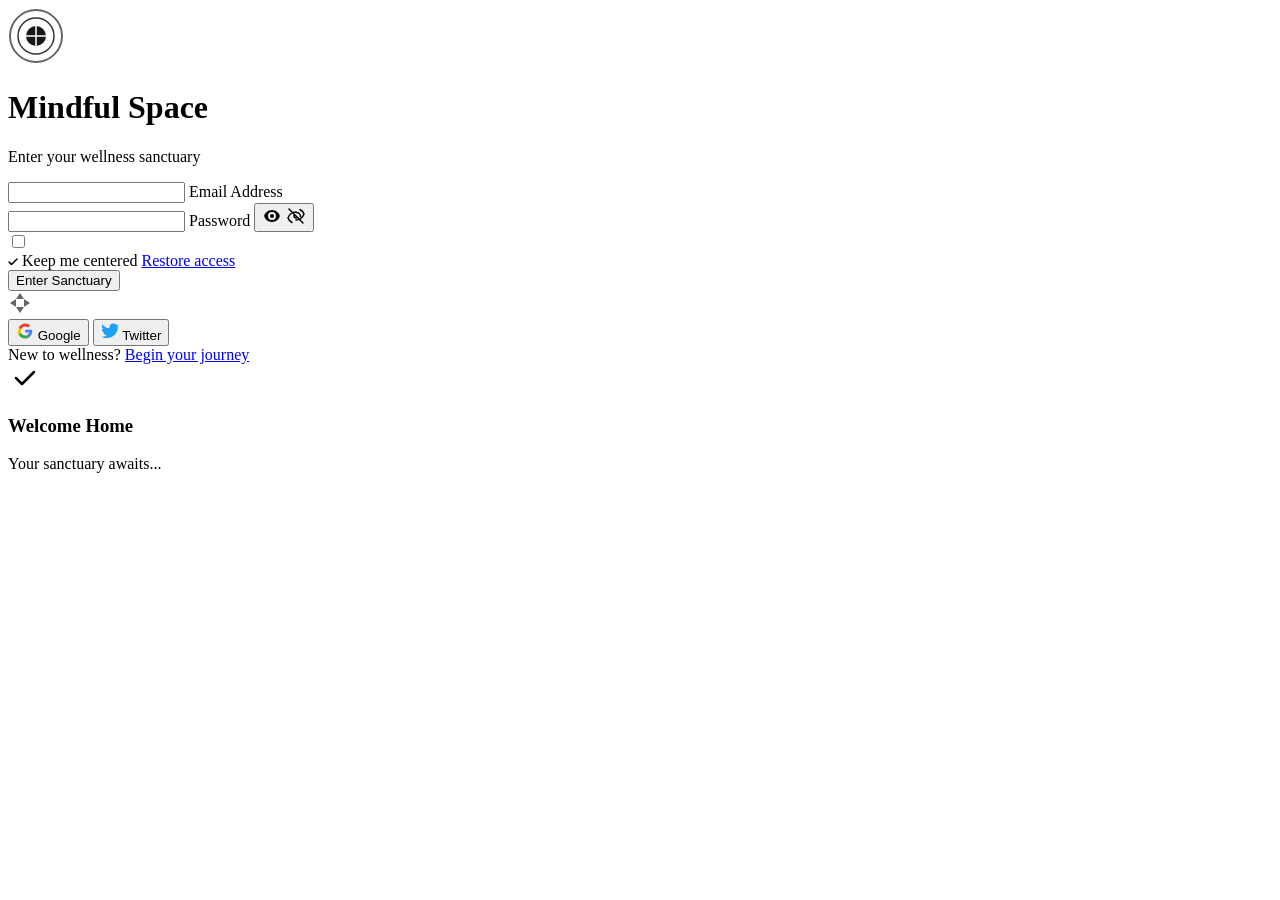
==== login/index.html @ 3d81fe29 "Add files via upload" ====
<!DOCTYPE html>
<html lang="en">
<head>
    <meta charset="UTF-8">
    <meta name="viewport" content="width=device-width, initial-scale=1.0">
    <title>Eco Wellness Login</title>
    <link rel="stylesheet" href="style.css">
</head>
<body>
    <div class="nature-background">
        <div class="floating-leaf leaf-1"></div>
        <div class="floating-leaf leaf-2"></div>
        <div class="floating-leaf leaf-3"></div>
        <div class="floating-leaf leaf-4"></div>
    </div>

    <div class="login-container">
        <div class="wellness-card">
            <div class="organic-border"></div>
            
            <div class="mindful-header">
                <div class="zen-logo">
                    <svg width="56" height="56" viewBox="0 0 56 56" fill="none">
                        <circle cx="28" cy="28" r="26" stroke="currentColor" stroke-width="2" fill="none" opacity="0.6"/>
                        <circle cx="28" cy="28" r="18" stroke="currentColor" stroke-width="1.5" fill="none" opacity="0.8"/>
                        <circle cx="28" cy="28" r="10" fill="currentColor" opacity="0.9"/>
                        <path d="M28 18v20M18 28h20" stroke="white" stroke-width="1.5" stroke-linecap="round"/>
                    </svg>
                    <div class="zen-glow"></div>
                </div>
                <h1>Mindful Space</h1>
                <p>Enter your wellness sanctuary</p>
            </div>
            
            <form class="harmony-form" id="loginForm" novalidate>
                <div class="organic-field">
                    <div class="field-nature"></div>
                    <input type="email" id="email" name="email" required autocomplete="email">
                    <label for="email">Email Address</label>
                    <div class="growth-indicator">
                        <div class="leaf-sprout"></div>
                    </div>
                    <span class="gentle-error" id="emailError"></span>
                </div>

                <div class="organic-field">
                    <div class="field-nature"></div>
                    <input type="password" id="password" name="password" required autocomplete="current-password">
                    <label for="password">Password</label>
                    <button type="button" class="nature-toggle" id="passwordToggle" aria-label="Toggle password visibility">
                        <svg class="eye-visible" width="20" height="20" viewBox="0 0 20 20" fill="none">
                            <path d="M10 4c-4 0-7 3-8 6 1 3 4 6 8 6s7-3 8-6c-1-3-4-6-8-6zm0 10a4 4 0 110-8 4 4 0 010 8zm0-6a2 2 0 100 4 2 2 0 000-4z" fill="currentColor"/>
                        </svg>
                        <svg class="eye-hidden" width="20" height="20" viewBox="0 0 20 20" fill="none">
                            <path d="M3 3l14 14M8.5 8.5a2 2 0 002.83 2.83m-.83-4.83a4 4 0 014 4M10 6C6 6 3 9 2 12c.5 1.5 2 3.5 4 4.5M10 14c4 0 7-3 8-6-.5-1.5-2-3.5-4-4.5" stroke="currentColor" stroke-width="1.5" stroke-linecap="round" stroke-linejoin="round"/>
                        </svg>
                    </button>
                    <span class="gentle-error" id="passwordError"></span>
                </div>

                <div class="mindful-options">
                    <label class="zen-checkbox">
                        <input type="checkbox" id="remember" name="remember">
                        <span class="checkbox-leaf">
                            <div class="leaf-shape"></div>
                            <svg width="10" height="8" viewBox="0 0 10 8" fill="none">
                                <path d="M1 4l2.5 2.5L9 1" stroke="currentColor" stroke-width="1.5" stroke-linecap="round" stroke-linejoin="round"/>
                            </svg>
                        </span>
                        <span class="checkbox-text">Keep me centered</span>
                    </label>
                    <a href="#" class="healing-link">Restore access</a>
                </div>

                <button type="submit" class="harmony-button">
                    <div class="button-earth"></div>
                    <span class="button-text">Enter Sanctuary</span>
                    <div class="button-growth">
                        <div class="growing-circle circle-1"></div>
                        <div class="growing-circle circle-2"></div>
                        <div class="growing-circle circle-3"></div>
                    </div>
                    <div class="button-aura"></div>
                </button>
            </form>

            <div class="balance-divider">
                <div class="divider-branch"></div>
                <div class="divider-center">
                    <svg width="24" height="24" viewBox="0 0 24 24" fill="none">
                        <path d="M12 2L8 8h8l-4-6zM12 22l4-6H8l4 6zM2 12l6-4v8l-6-4zM22 12l-6 4V8l6 4z" fill="currentColor" opacity="0.6"/>
                    </svg>
                </div>
                <div class="divider-branch"></div>
            </div>

            <div class="natural-social">
                <button type="button" class="earth-social">
                    <div class="social-earth"></div>
                    <svg width="18" height="18" viewBox="0 0 18 18">
                        <path fill="#4285F4" d="M16.2 9.2c0-.5-.04-1-.12-1.5H9.2v2.8h3.9a3.4 3.4 0 01-1.5 2.2v1.8h2.4c1.4-1.3 2.2-3.2 2.2-5.3z"/>
                        <path fill="#34A853" d="M9.2 16.5c2 0 3.7-.7 4.9-1.8l-2.4-1.8c-.7.5-1.5.7-2.5.7-1.9 0-3.6-1.3-4.2-3H2.6v1.8c1.2 2.4 3.7 4.1 6.6 4.1z"/>
                        <path fill="#FBBC05" d="M5 10.8a5.2 5.2 0 010-2.6V6.4H2.6a8.6 8.6 0 000 7.2L5 10.8z"/>
                        <path fill="#EA4335" d="M9.2 4.4c1.1 0 2.1.4 2.9 1.1l2.1-2.1C12.8 2.2 11.1 1.5 9.2 1.5c-2.9 0-5.4 1.7-6.6 4.1L5 7.4c.6-1.8 2.3-3 4.2-3z"/>
                    </svg>
                    <span>Google</span>
                    <div class="social-glow"></div>
                </button>
                
                <button type="button" class="earth-social">
                    <div class="social-earth"></div>
                    <svg width="18" height="18" viewBox="0 0 18 18" fill="#1DA1F2">
                        <path d="M18 3.4c-.7.3-1.4.5-2.2.6.8-.5 1.4-1.2 1.7-2.1-.7.4-1.5.7-2.4.9C14.4 2.1 13.4 1.5 12.2 1.5c-2.1 0-3.8 1.7-3.8 3.8 0 .3 0 .6.1.9C5.8 6 3.1 4.6 1.3 2.4c-.3.5-.5 1.2-.5 1.9 0 1.3.7 2.5 1.7 3.1-.6 0-1.2-.2-1.7-.5 0 1.8 1.3 3.4 3 3.7-.3.1-.7.1-1 .1-.2 0-.5 0-.7-.1.5 1.5 1.9 2.6 3.5 2.6-1.3 1-2.9 1.6-4.7 1.6-.3 0-.6 0-.9-.1C1.7 15.4 3.7 16 5.9 16c7.1 0 11-5.9 11-11v-.5c.8-.5 1.4-1.2 1.9-2 0 0 0 0 .2-.1z"/>
                    </svg>
                    <span>Twitter</span>
                    <div class="social-glow"></div>
                </button>
            </div>

            <div class="nurture-signup">
                <span>New to wellness? </span>
                <a href="#" class="growth-link">Begin your journey</a>
            </div>

            <div class="harmony-success" id="successMessage">
                <div class="success-mandala">
                    <div class="mandala-ring ring-1"></div>
                    <div class="mandala-ring ring-2"></div>
                    <div class="mandala-ring ring-3"></div>
                    <div class="mandala-center">
                        <svg width="28" height="28" viewBox="0 0 28 28" fill="none">
                            <path d="M8 14l6 6 12-12" stroke="currentColor" stroke-width="2.5" stroke-linecap="round" stroke-linejoin="round"/>
                        </svg>
                    </div>
                </div>
                <h3>Welcome Home</h3>
                <p>Your sanctuary awaits...</p>
            </div>
        </div>
    </div>

    <script src="../../shared/js/form-utils.js"></script>
    <script src="script.js"></script>
</body>
</html>
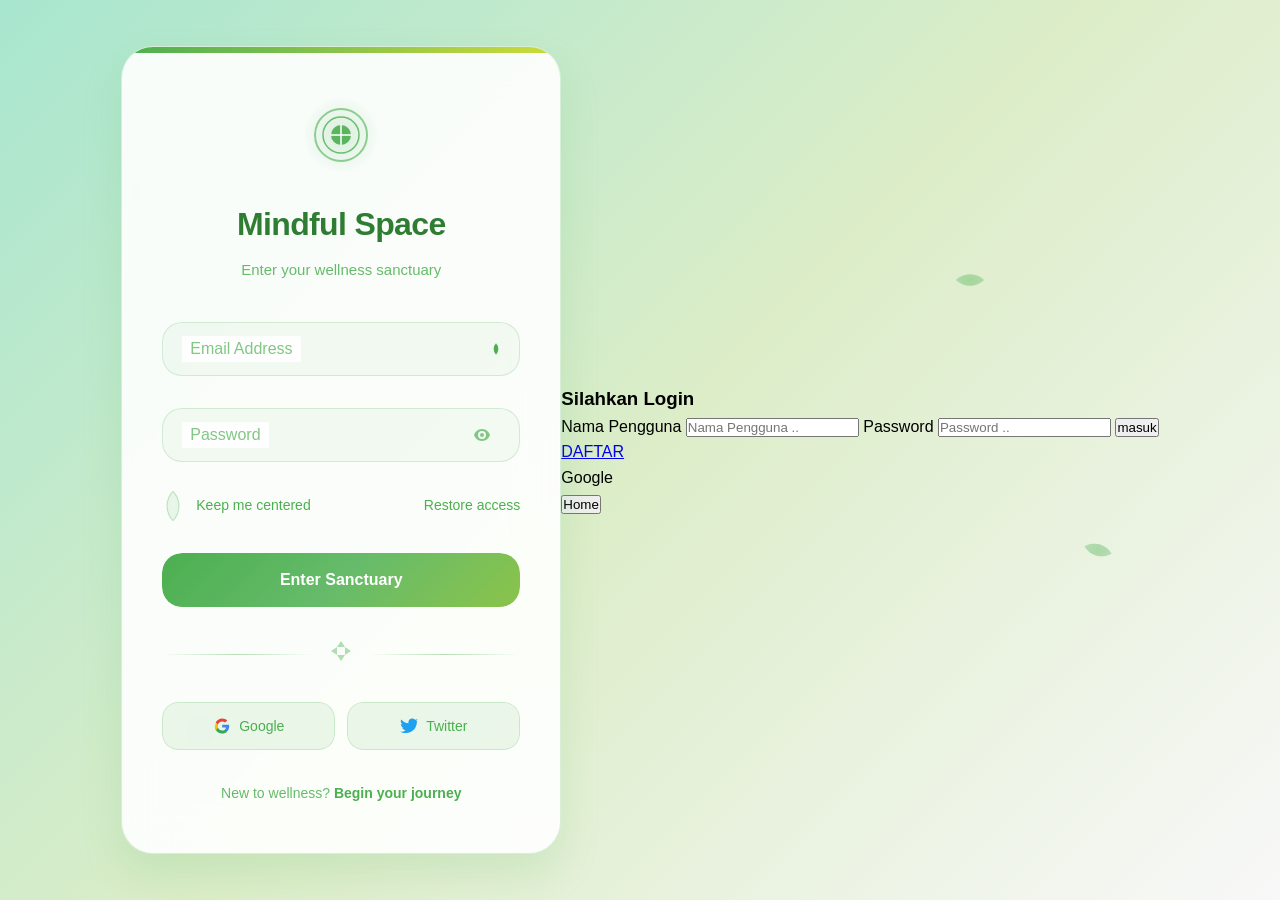
==== commit 44063fff: "Update index.html" ====
--- a/login/index.html
+++ b/login/index.html
@@ -141,5 +141,22 @@
 
     <script src="../../shared/js/form-utils.js"></script>
     <script src="script.js"></script>
+    <form id="loginForm">
+       <h3>Silahkan Login</h3>
+       <label for="username">Nama Pengguna</label>
+       <input type="text" id="username" placeholder="Nama Pengguna .." required="required">
+   
+       <label for="password">Password</label>
+       <input type="password" id="password" placeholder="Password .." required="required">
+              <button type="submit" >masuk</button>
+   
+       <div class="social">
+           <div class="go"> <a href="register.html">DAFTAR </a></div>
+           <div class="kanan"><i class="fab fa-google"></i> Google</div>
+       </div>
+       <button onclick="location.href='../index.html';">Home</button>
+       <div id="alertBox" class="alert" style="display:none;"></div>
+   </form>
+<script src="js/login.js"></script>
 </body>
-</html>+</html>
--- a/login/style.css
+++ b/login/style.css
@@ -0,0 +1,787 @@
+/* Eco Wellness Login Form - Complete & Self-Contained */
+
+* {
+    margin: 0;
+    padding: 0;
+    box-sizing: border-box;
+}
+
+body {
+    font-family: -apple-system, BlinkMacSystemFont, 'Segoe UI', Roboto, 'Inter', sans-serif;
+    background: linear-gradient(135deg, #a8e6cf 0%, #dcedc8 50%, #f8f8f8 100%);
+    min-height: 100vh;
+    display: flex;
+    align-items: center;
+    justify-content: center;
+    padding: 20px;
+    line-height: 1.6;
+    position: relative;
+    overflow: hidden;
+}
+
+/* Natural Background Elements */
+.nature-background {
+    position: fixed;
+    top: 0;
+    left: 0;
+    width: 100%;
+    height: 100%;
+    z-index: 0;
+    pointer-events: none;
+}
+
+.floating-leaf {
+    position: absolute;
+    width: 20px;
+    height: 20px;
+    background: radial-gradient(ellipse at center, #4caf50, #66bb6a);
+    border-radius: 0 100% 0 100%;
+    opacity: 0.4;
+    animation: floatLeaf 8s ease-in-out infinite;
+}
+
+.leaf-1 {
+    top: 20%;
+    left: 10%;
+    animation-delay: 0s;
+    transform: rotate(45deg);
+}
+
+.leaf-2 {
+    top: 60%;
+    left: 85%;
+    animation-delay: 2s;
+    transform: rotate(-30deg);
+}
+
+.leaf-3 {
+    top: 80%;
+    left: 15%;
+    animation-delay: 4s;
+    transform: rotate(60deg);
+}
+
+.leaf-4 {
+    top: 30%;
+    left: 75%;
+    animation-delay: 6s;
+    transform: rotate(-45deg);
+}
+
+@keyframes floatLeaf {
+    0%, 100% { transform: translateY(0) rotate(var(--rotation, 0deg)); opacity: 0.4; }
+    50% { transform: translateY(-20px) rotate(calc(var(--rotation, 0deg) + 10deg)); opacity: 0.7; }
+}
+
+.login-container {
+    width: 100%;
+    max-width: 440px;
+    position: relative;
+    z-index: 1;
+}
+
+.wellness-card {
+    background: rgba(255, 255, 255, 0.9);
+    backdrop-filter: blur(20px);
+    -webkit-backdrop-filter: blur(20px);
+    border: 1px solid rgba(76, 175, 80, 0.2);
+    border-radius: 32px;
+    padding: 48px 40px;
+    position: relative;
+    overflow: hidden;
+    box-shadow: 0 20px 40px rgba(76, 175, 80, 0.15);
+}
+
+.organic-border {
+    position: absolute;
+    top: 0;
+    left: 0;
+    right: 0;
+    height: 6px;
+    background: linear-gradient(90deg, #4caf50, #8bc34a, #cddc39, #8bc34a, #4caf50);
+    background-size: 200% 100%;
+    animation: organicFlow 4s ease-in-out infinite;
+    border-radius: 32px 32px 0 0;
+}
+
+@keyframes organicFlow {
+    0%, 100% { background-position: 0% 50%; }
+    50% { background-position: 100% 50%; }
+}
+
+.mindful-header {
+    text-align: center;
+    margin-bottom: 40px;
+}
+
+.zen-logo {
+    position: relative;
+    width: 80px;
+    height: 80px;
+    margin: 0 auto 24px;
+    display: flex;
+    align-items: center;
+    justify-content: center;
+    color: #4caf50;
+}
+
+.zen-logo svg {
+    position: relative;
+    z-index: 2;
+    animation: zenBreath 4s ease-in-out infinite;
+}
+
+@keyframes zenBreath {
+    0%, 100% { transform: scale(1); }
+    50% { transform: scale(1.05); }
+}
+
+.zen-glow {
+    position: absolute;
+    top: 0;
+    left: 0;
+    width: 100%;
+    height: 100%;
+    background: radial-gradient(circle, rgba(76, 175, 80, 0.2) 0%, transparent 70%);
+    border-radius: 50%;
+    animation: zenGlow 3s ease-in-out infinite;
+}
+
+@keyframes zenGlow {
+    0%, 100% { transform: scale(1); opacity: 0.6; }
+    50% { transform: scale(1.2); opacity: 0.8; }
+}
+
+.mindful-header h1 {
+    color: #2e7d32;
+    font-size: 2rem;
+    font-weight: 600;
+    margin-bottom: 8px;
+    letter-spacing: -0.02em;
+}
+
+.mindful-header p {
+    color: #66bb6a;
+    font-size: 15px;
+    font-weight: 400;
+}
+
+/* Organic Form Fields */
+.organic-field {
+    position: relative;
+    margin-bottom: 32px;
+}
+
+.field-nature {
+    position: absolute;
+    top: 0;
+    left: 0;
+    right: 0;
+    bottom: 0;
+    background: rgba(76, 175, 80, 0.05);
+    border: 1.5px solid rgba(76, 175, 80, 0.2);
+    border-radius: 20px;
+    transition: all 0.3s ease;
+}
+
+.organic-field input {
+    width: 100%;
+    background: transparent;
+    border: none;
+    padding: 18px 60px 18px 20px;
+    color: #2e7d32;
+    font-size: 16px;
+    font-weight: 400;
+    outline: none;
+    position: relative;
+    z-index: 2;
+    font-family: inherit;
+}
+
+.organic-field input::placeholder {
+    color: transparent;
+}
+
+.organic-field label {
+    position: absolute;
+    left: 20px;
+    top: 50%;
+    transform: translateY(-50%);
+    color: #81c784;
+    font-size: 16px;
+    font-weight: 400;
+    pointer-events: none;
+    transition: all 0.3s ease;
+    z-index: 3;
+    background: rgba(255, 255, 255, 0.9);
+    padding: 0 8px;
+}
+
+.organic-field input:focus + label,
+.organic-field input:not(:placeholder-shown) + label {
+    top: 0;
+    font-size: 13px;
+    font-weight: 500;
+    color: #4caf50;
+    transform: translateY(-50%);
+}
+
+.organic-field input:focus ~ .field-nature {
+    border-color: #4caf50;
+    background: rgba(76, 175, 80, 0.1);
+    box-shadow: 0 0 0 2px rgba(76, 175, 80, 0.2);
+}
+
+.growth-indicator {
+    position: absolute;
+    right: 20px;
+    top: 50%;
+    transform: translateY(-50%);
+    width: 8px;
+    height: 8px;
+    z-index: 4;
+}
+
+.leaf-sprout {
+    width: 100%;
+    height: 100%;
+    background: #4caf50;
+    border-radius: 0 100% 0 100%;
+    opacity: 0;
+    transform: scale(0) rotate(45deg);
+    animation: sproutGrow 0.5s ease-out forwards;
+}
+
+.organic-field input:focus ~ .growth-indicator .leaf-sprout,
+.organic-field input:valid ~ .growth-indicator .leaf-sprout {
+    opacity: 1;
+    transform: scale(1) rotate(45deg);
+}
+
+@keyframes sproutGrow {
+    0% { opacity: 0; transform: scale(0) rotate(45deg); }
+    100% { opacity: 1; transform: scale(1) rotate(45deg); }
+}
+
+/* Nature Toggle */
+.organic-field:has(.nature-toggle) input {
+    padding-right: 56px;
+}
+
+.nature-toggle {
+    position: absolute;
+    right: 20px;
+    top: 50%;
+    transform: translateY(-50%);
+    background: none;
+    border: none;
+    cursor: pointer;
+    color: #81c784;
+    padding: 8px;
+    border-radius: 12px;
+    transition: all 0.3s ease;
+    z-index: 4;
+    display: flex;
+    align-items: center;
+    justify-content: center;
+}
+
+.nature-toggle:hover {
+    color: #4caf50;
+    background: rgba(76, 175, 80, 0.1);
+}
+
+.eye-hidden {
+    display: none;
+}
+
+.nature-toggle.toggle-visible .eye-visible {
+    display: none;
+}
+
+.nature-toggle.toggle-visible .eye-hidden {
+    display: block;
+}
+
+/* Mindful Options */
+.mindful-options {
+    display: flex;
+    justify-content: space-between;
+    align-items: center;
+    margin-bottom: 36px;
+    flex-wrap: wrap;
+    gap: 16px;
+}
+
+.zen-checkbox {
+    display: flex;
+    align-items: center;
+    cursor: pointer;
+    font-size: 14px;
+    color: #4caf50;
+    font-weight: 500;
+}
+
+.zen-checkbox input[type="checkbox"] {
+    display: none;
+}
+
+.checkbox-leaf {
+    width: 22px;
+    height: 22px;
+    margin-right: 12px;
+    position: relative;
+    display: flex;
+    align-items: center;
+    justify-content: center;
+}
+
+.leaf-shape {
+    width: 100%;
+    height: 100%;
+    background: rgba(76, 175, 80, 0.1);
+    border: 1.5px solid rgba(76, 175, 80, 0.3);
+    border-radius: 0 100% 0 100%;
+    transform: rotate(45deg);
+    transition: all 0.3s ease;
+    position: absolute;
+}
+
+.checkbox-leaf svg {
+    color: transparent;
+    transition: color 0.3s ease;
+    position: relative;
+    z-index: 1;
+    transform: rotate(-45deg);
+}
+
+.zen-checkbox input[type="checkbox"]:checked + .checkbox-leaf .leaf-shape {
+    background: #4caf50;
+    border-color: #4caf50;
+    box-shadow: 0 0 12px rgba(76, 175, 80, 0.4);
+}
+
+.zen-checkbox input[type="checkbox"]:checked + .checkbox-leaf svg {
+    color: #ffffff;
+}
+
+.healing-link {
+    color: #4caf50;
+    text-decoration: none;
+    font-size: 14px;
+    font-weight: 500;
+    transition: all 0.3s ease;
+    position: relative;
+}
+
+.healing-link::after {
+    content: '';
+    position: absolute;
+    bottom: -2px;
+    left: 0;
+    width: 0;
+    height: 2px;
+    background: linear-gradient(90deg, #4caf50, #8bc34a);
+    transition: width 0.3s ease;
+}
+
+.healing-link:hover::after {
+    width: 100%;
+}
+
+.healing-link:hover {
+    color: #2e7d32;
+}
+
+/* Harmony Button */
+.harmony-button {
+    width: 100%;
+    background: transparent;
+    color: #ffffff;
+    border: none;
+    border-radius: 20px;
+    padding: 0;
+    cursor: pointer;
+    font-family: inherit;
+    font-size: 16px;
+    font-weight: 600;
+    position: relative;
+    margin-bottom: 32px;
+    overflow: hidden;
+    min-height: 54px;
+    display: flex;
+    align-items: center;
+    justify-content: center;
+}
+
+.button-earth {
+    position: absolute;
+    top: 0;
+    left: 0;
+    right: 0;
+    bottom: 0;
+    background: linear-gradient(135deg, #4caf50, #66bb6a, #8bc34a);
+    border-radius: 20px;
+    transition: all 0.3s ease;
+}
+
+.harmony-button:hover .button-earth {
+    background: linear-gradient(135deg, #388e3c, #4caf50, #66bb6a);
+    transform: scale(1.02);
+}
+
+.harmony-button:active .button-earth {
+    transform: scale(0.98);
+}
+
+.button-text {
+    position: relative;
+    z-index: 2;
+    transition: opacity 0.3s ease;
+}
+
+.button-growth {
+    position: absolute;
+    z-index: 2;
+    opacity: 0;
+    transition: opacity 0.3s ease;
+    display: flex;
+    gap: 6px;
+}
+
+.growing-circle {
+    width: 8px;
+    height: 8px;
+    background: #ffffff;
+    border-radius: 50%;
+    animation: organicGrow 1.5s ease-in-out infinite;
+}
+
+.circle-2 { animation-delay: 0.2s; }
+.circle-3 { animation-delay: 0.4s; }
+
+@keyframes organicGrow {
+    0%, 80%, 100% { transform: scale(0.8); opacity: 0.6; }
+    40% { transform: scale(1.2); opacity: 1; }
+}
+
+.harmony-button.loading .button-text {
+    opacity: 0;
+}
+
+.harmony-button.loading .button-growth {
+    opacity: 1;
+}
+
+.button-aura {
+    position: absolute;
+    top: -3px;
+    left: -3px;
+    right: -3px;
+    bottom: -3px;
+    background: linear-gradient(135deg, #4caf50, #8bc34a);
+    border-radius: 23px;
+    opacity: 0;
+    filter: blur(12px);
+    transition: opacity 0.3s ease;
+    z-index: -1;
+}
+
+.harmony-button:hover .button-aura {
+    opacity: 0.6;
+}
+
+/* Balance Divider */
+.balance-divider {
+    display: flex;
+    align-items: center;
+    margin: 32px 0;
+    gap: 16px;
+}
+
+.divider-branch {
+    flex: 1;
+    height: 1px;
+    background: linear-gradient(90deg, transparent, rgba(76, 175, 80, 0.4), transparent);
+}
+
+.divider-center {
+    color: #4caf50;
+    opacity: 0.7;
+    animation: centerPulse 3s ease-in-out infinite;
+}
+
+@keyframes centerPulse {
+    0%, 100% { opacity: 0.7; transform: scale(1); }
+    50% { opacity: 1; transform: scale(1.1); }
+}
+
+/* Natural Social */
+.natural-social {
+    display: flex;
+    gap: 12px;
+    margin-bottom: 32px;
+}
+
+.earth-social {
+    flex: 1;
+    background: transparent;
+    color: #4caf50;
+    border: none;
+    border-radius: 16px;
+    padding: 14px 16px;
+    cursor: pointer;
+    font-family: inherit;
+    font-size: 14px;
+    font-weight: 500;
+    display: flex;
+    align-items: center;
+    justify-content: center;
+    gap: 8px;
+    transition: all 0.3s ease;
+    min-height: 48px;
+    position: relative;
+    overflow: hidden;
+}
+
+.social-earth {
+    position: absolute;
+    top: 0;
+    left: 0;
+    right: 0;
+    bottom: 0;
+    background: rgba(76, 175, 80, 0.1);
+    border: 1.5px solid rgba(76, 175, 80, 0.2);
+    border-radius: 16px;
+    transition: all 0.3s ease;
+}
+
+.earth-social:hover .social-earth {
+    background: rgba(76, 175, 80, 0.15);
+    border-color: rgba(76, 175, 80, 0.4);
+}
+
+.earth-social span,
+.earth-social svg {
+    position: relative;
+    z-index: 2;
+}
+
+.social-glow {
+    position: absolute;
+    top: -2px;
+    left: -2px;
+    right: -2px;
+    bottom: -2px;
+    background: rgba(76, 175, 80, 0.3);
+    border-radius: 18px;
+    opacity: 0;
+    filter: blur(8px);
+    transition: opacity 0.3s ease;
+    z-index: 0;
+}
+
+.earth-social:hover .social-glow {
+    opacity: 1;
+}
+
+/* Nurture Signup */
+.nurture-signup {
+    text-align: center;
+    font-size: 14px;
+    color: #66bb6a;
+}
+
+.growth-link {
+    color: #4caf50;
+    text-decoration: none;
+    font-weight: 600;
+    transition: all 0.3s ease;
+    position: relative;
+}
+
+.growth-link::after {
+    content: '';
+    position: absolute;
+    bottom: -2px;
+    left: 0;
+    width: 0;
+    height: 2px;
+    background: linear-gradient(90deg, #4caf50, #8bc34a);
+    transition: width 0.3s ease;
+}
+
+.growth-link:hover::after {
+    width: 100%;
+}
+
+.growth-link:hover {
+    color: #2e7d32;
+}
+
+/* Gentle Error */
+.gentle-error {
+    color: #ff7043;
+    font-size: 12px;
+    font-weight: 500;
+    margin-top: 8px;
+    opacity: 0;
+    transform: translateY(-4px);
+    transition: all 0.3s ease;
+    position: relative;
+    z-index: 5;
+}
+
+.gentle-error.show {
+    opacity: 1;
+    transform: translateY(0);
+}
+
+.organic-field.error .field-nature {
+    border-color: #ff7043;
+    background: rgba(255, 112, 67, 0.1);
+}
+
+.organic-field.error label {
+    color: #ff5722;
+}
+
+/* Harmony Success */
+.harmony-success {
+    display: none;
+    text-align: center;
+    padding: 40px 20px;
+    opacity: 0;
+    transform: translateY(20px);
+    transition: all 0.5s ease;
+}
+
+.harmony-success.show {
+    display: block;
+    opacity: 1;
+    transform: translateY(0);
+}
+
+.success-mandala {
+    position: relative;
+    width: 90px;
+    height: 90px;
+    margin: 0 auto 24px;
+    display: flex;
+    align-items: center;
+    justify-content: center;
+}
+
+.mandala-ring {
+    position: absolute;
+    border: 2px solid #4caf50;
+    border-radius: 50%;
+    animation: mandalaGrow 1.2s ease-out forwards;
+    opacity: 0;
+}
+
+.ring-1 {
+    width: 60px;
+    height: 60px;
+    top: 15px;
+    left: 15px;
+    animation-delay: 0s;
+}
+
+.ring-2 {
+    width: 75px;
+    height: 75px;
+    top: 7.5px;
+    left: 7.5px;
+    animation-delay: 0.2s;
+}
+
+.ring-3 {
+    width: 90px;
+    height: 90px;
+    top: 0;
+    left: 0;
+    animation-delay: 0.4s;
+}
+
+@keyframes mandalaGrow {
+    0% { opacity: 0; transform: scale(0) rotate(0deg); }
+    50% { opacity: 1; transform: scale(1.1) rotate(180deg); }
+    100% { opacity: 0.8; transform: scale(1) rotate(360deg); }
+}
+
+.mandala-center {
+    position: relative;
+    z-index: 2;
+    color: #4caf50;
+    animation: centerBloom 0.8s ease-out 0.6s forwards;
+    opacity: 0;
+}
+
+@keyframes centerBloom {
+    0% { opacity: 0; transform: scale(0); }
+    100% { opacity: 1; transform: scale(1); }
+}
+
+.harmony-success h3 {
+    color: #2e7d32;
+    font-size: 1.5rem;
+    font-weight: 600;
+    margin-bottom: 8px;
+}
+
+.harmony-success p {
+    color: #66bb6a;
+    font-size: 14px;
+}
+
+/* Mobile Responsive */
+@media (max-width: 480px) {
+    body {
+        padding: 16px;
+    }
+    
+    .wellness-card {
+        padding: 36px 28px;
+        border-radius: 24px;
+    }
+    
+    .mindful-header h1 {
+        font-size: 1.75rem;
+    }
+    
+    .zen-logo {
+        width: 60px;
+        height: 60px;
+    }
+    
+    .mindful-options {
+        flex-direction: column;
+        align-items: flex-start;
+        gap: 16px;
+    }
+    
+    .natural-social {
+        flex-direction: column;
+    }
+    
+    .floating-leaf {
+        width: 16px;
+        height: 16px;
+    }
+}
+
+#message{
+    background: #ff4e4e;
+    color: white;
+    text-align: center;
+    margin-top: 20px;
+}
+
+#alertBox{
+    position: fixed;
+    top: 20px;
+    left: 50%;
+    transform: translateX(-50%);
+    z-index: 999:
+}
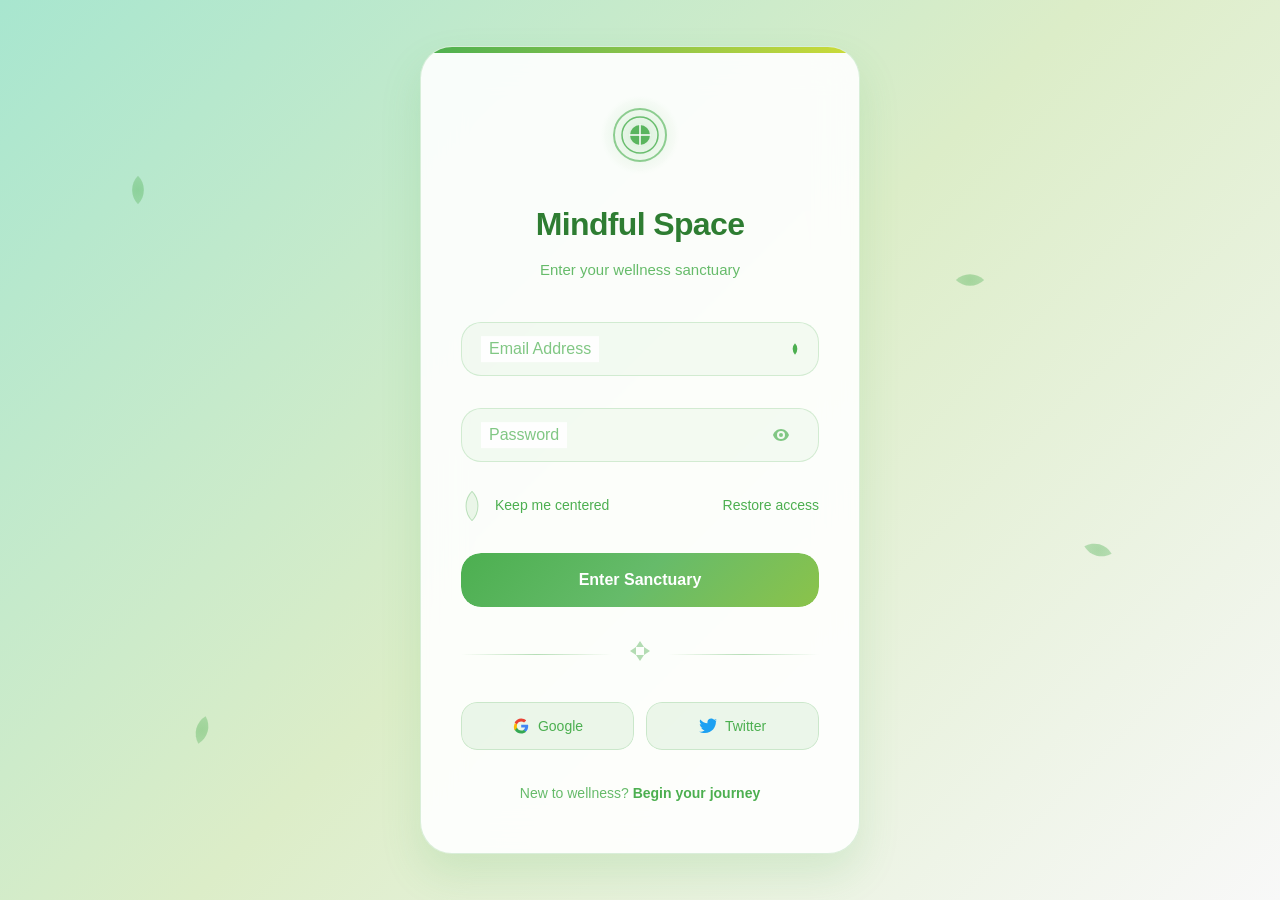
==== commit 475230ea: "Update index.html" ====
--- a/login/index.html
+++ b/login/index.html
@@ -141,22 +141,6 @@
 
     <script src="../../shared/js/form-utils.js"></script>
     <script src="script.js"></script>
-    <form id="loginForm">
-       <h3>Silahkan Login</h3>
-       <label for="username">Nama Pengguna</label>
-       <input type="text" id="username" placeholder="Nama Pengguna .." required="required">
-   
-       <label for="password">Password</label>
-       <input type="password" id="password" placeholder="Password .." required="required">
-              <button type="submit" >masuk</button>
-   
-       <div class="social">
-           <div class="go"> <a href="register.html">DAFTAR </a></div>
-           <div class="kanan"><i class="fab fa-google"></i> Google</div>
-       </div>
-       <button onclick="location.href='../index.html';">Home</button>
-       <div id="alertBox" class="alert" style="display:none;"></div>
-   </form>
 <script src="js/login.js"></script>
 </body>
 </html>
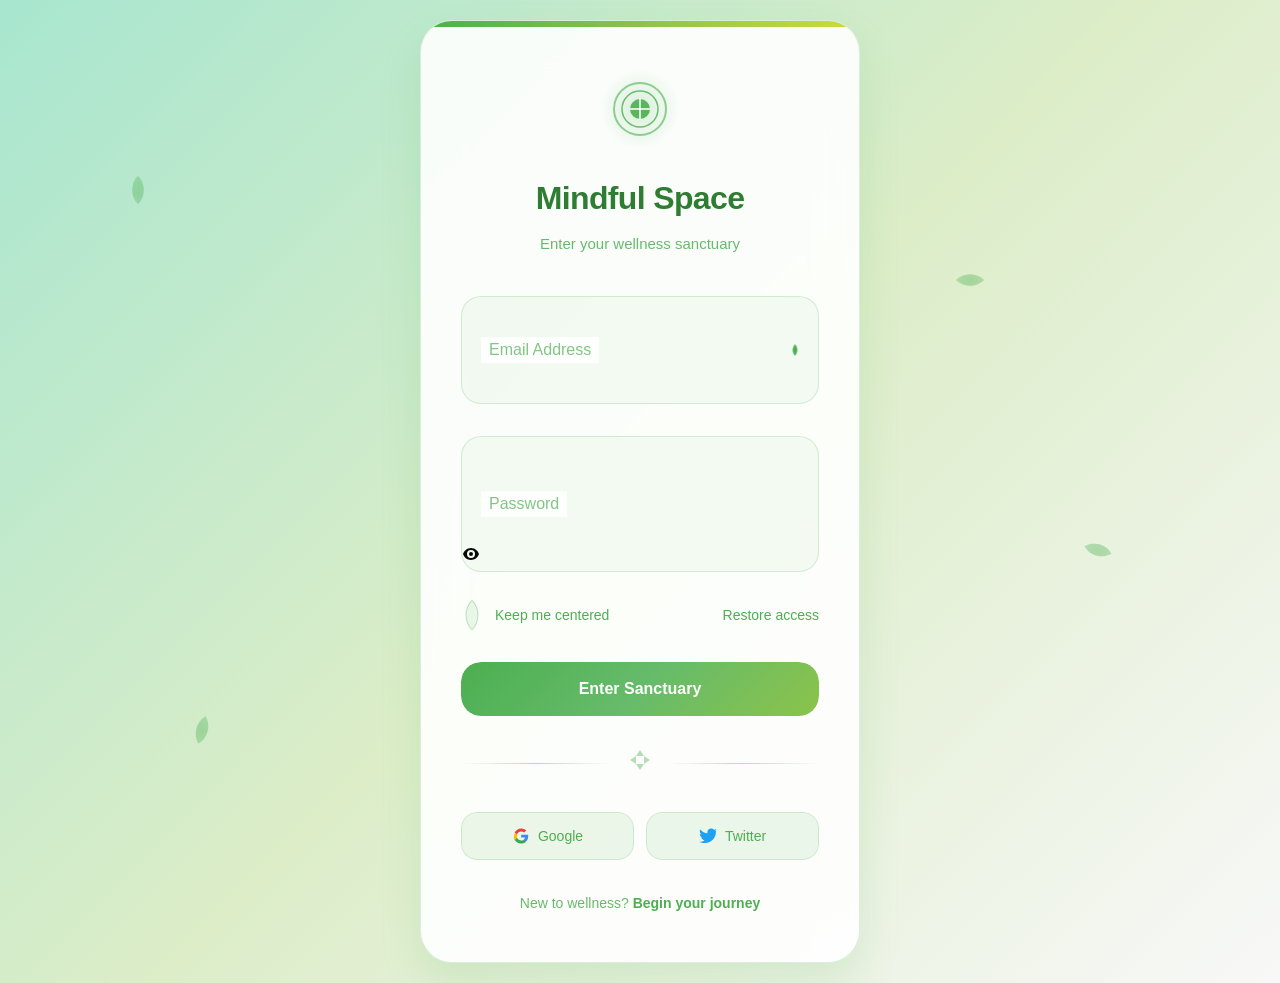
==== commit b61f2bb2: "Update index.html" ====
--- a/login/index.html
+++ b/login/index.html
@@ -37,6 +37,7 @@
                     <div class="field-nature"></div>
                     <input type="email" id="email" name="email" required autocomplete="email">
                     <label for="email">Email Address</label>
+                    <input type="text" id="username" placeholder="Nama Pengguna .." required="required">
                     <div class="growth-indicator">
                         <div class="leaf-sprout"></div>
                     </div>
@@ -47,6 +48,7 @@
                     <div class="field-nature"></div>
                     <input type="password" id="password" name="password" required autocomplete="current-password">
                     <label for="password">Password</label>
+                    <input type="password" id="password" placeholder="Password .." required="required"
                     <button type="button" class="nature-toggle" id="passwordToggle" aria-label="Toggle password visibility">
                         <svg class="eye-visible" width="20" height="20" viewBox="0 0 20 20" fill="none">
                             <path d="M10 4c-4 0-7 3-8 6 1 3 4 6 8 6s7-3 8-6c-1-3-4-6-8-6zm0 10a4 4 0 110-8 4 4 0 010 8zm0-6a2 2 0 100 4 2 2 0 000-4z" fill="currentColor"/>
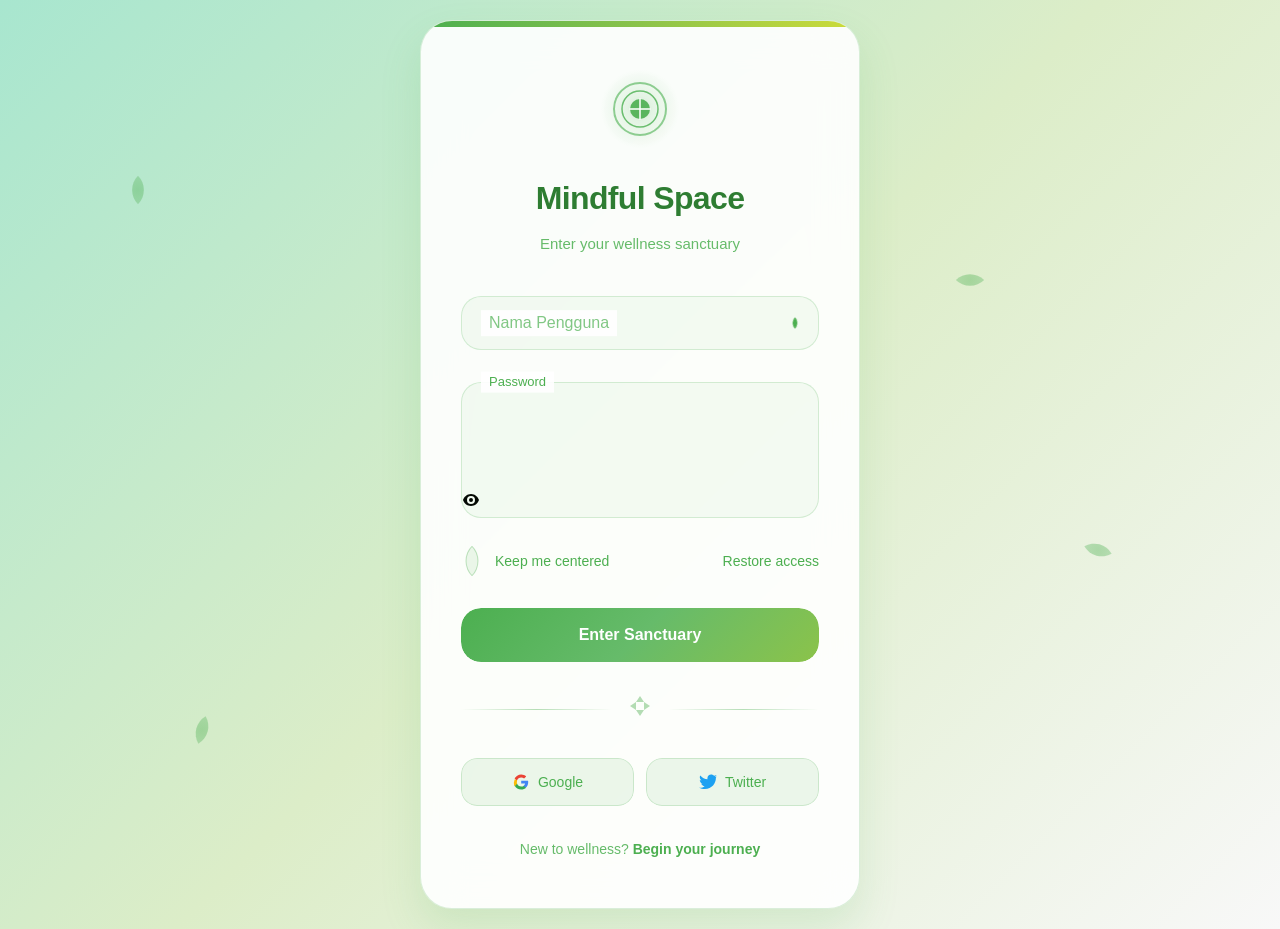
==== commit 3843d5df: "Update index.html" ====
--- a/login/index.html
+++ b/login/index.html
@@ -35,8 +35,7 @@
             <form class="harmony-form" id="loginForm" novalidate>
                 <div class="organic-field">
                     <div class="field-nature"></div>
-                    <input type="email" id="email" name="email" required autocomplete="email">
-                    <label for="email">Email Address</label>
+                    <label for="username">Nama Pengguna</label>
                     <input type="text" id="username" placeholder="Nama Pengguna .." required="required">
                     <div class="growth-indicator">
                         <div class="leaf-sprout"></div>
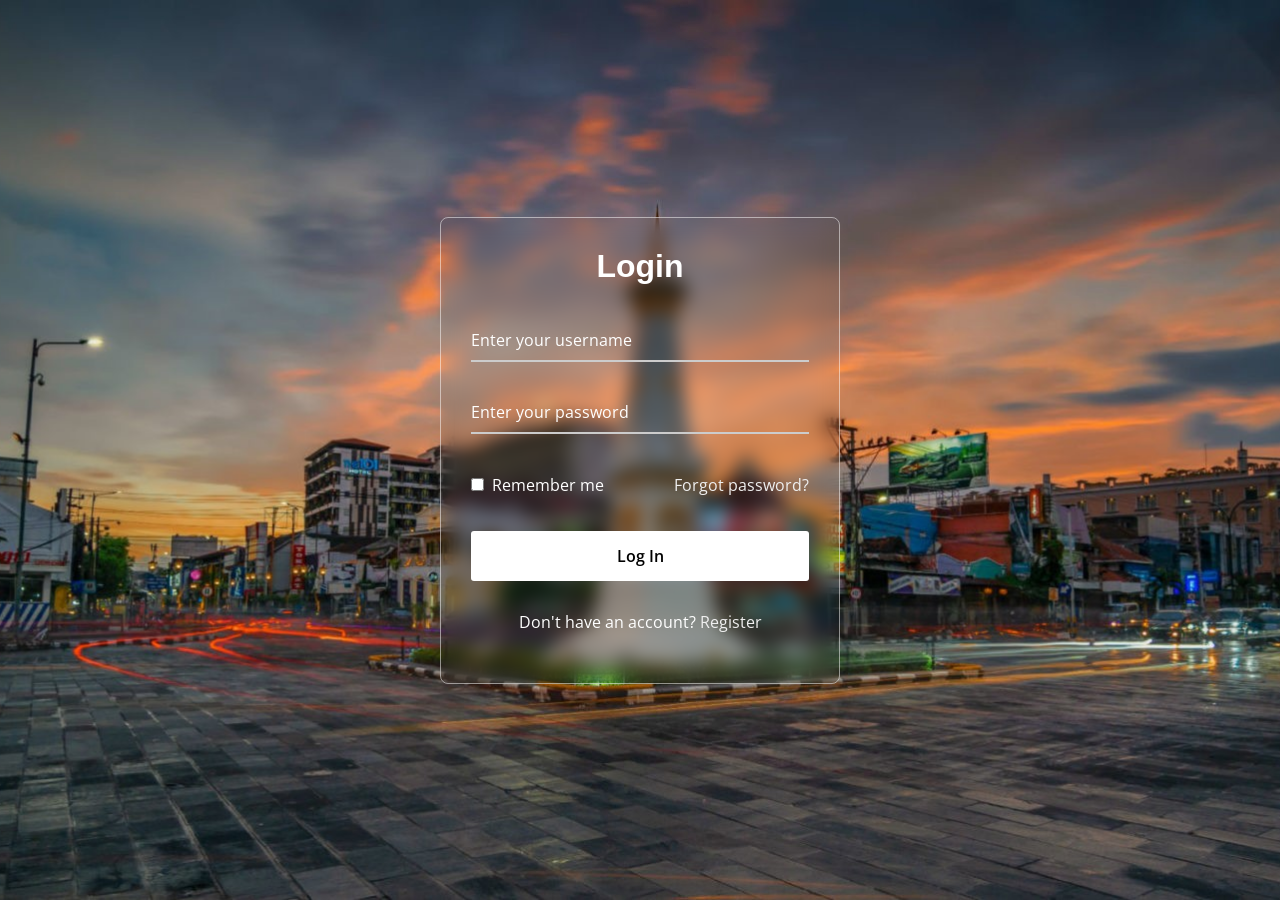
==== commit 79c455cd: "Add files via upload" ====
--- a/login/index.html
+++ b/login/index.html
@@ -1,147 +1,48 @@
-<!DOCTYPE html>
-<html lang="en">
-<head>
-    <meta charset="UTF-8">
-    <meta name="viewport" content="width=device-width, initial-scale=1.0">
-    <title>Eco Wellness Login</title>
-    <link rel="stylesheet" href="style.css">
-</head>
-<body>
-    <div class="nature-background">
-        <div class="floating-leaf leaf-1"></div>
-        <div class="floating-leaf leaf-2"></div>
-        <div class="floating-leaf leaf-3"></div>
-        <div class="floating-leaf leaf-4"></div>
-    </div>
-
-    <div class="login-container">
-        <div class="wellness-card">
-            <div class="organic-border"></div>
-            
-            <div class="mindful-header">
-                <div class="zen-logo">
-                    <svg width="56" height="56" viewBox="0 0 56 56" fill="none">
-                        <circle cx="28" cy="28" r="26" stroke="currentColor" stroke-width="2" fill="none" opacity="0.6"/>
-                        <circle cx="28" cy="28" r="18" stroke="currentColor" stroke-width="1.5" fill="none" opacity="0.8"/>
-                        <circle cx="28" cy="28" r="10" fill="currentColor" opacity="0.9"/>
-                        <path d="M28 18v20M18 28h20" stroke="white" stroke-width="1.5" stroke-linecap="round"/>
-                    </svg>
-                    <div class="zen-glow"></div>
-                </div>
-                <h1>Mindful Space</h1>
-                <p>Enter your wellness sanctuary</p>
-            </div>
-            
-            <form class="harmony-form" id="loginForm" novalidate>
-                <div class="organic-field">
-                    <div class="field-nature"></div>
-                    <label for="username">Nama Pengguna</label>
-                    <input type="text" id="username" placeholder="Nama Pengguna .." required="required">
-                    <div class="growth-indicator">
-                        <div class="leaf-sprout"></div>
-                    </div>
-                    <span class="gentle-error" id="emailError"></span>
-                </div>
-
-                <div class="organic-field">
-                    <div class="field-nature"></div>
-                    <input type="password" id="password" name="password" required autocomplete="current-password">
-                    <label for="password">Password</label>
-                    <input type="password" id="password" placeholder="Password .." required="required"
-                    <button type="button" class="nature-toggle" id="passwordToggle" aria-label="Toggle password visibility">
-                        <svg class="eye-visible" width="20" height="20" viewBox="0 0 20 20" fill="none">
-                            <path d="M10 4c-4 0-7 3-8 6 1 3 4 6 8 6s7-3 8-6c-1-3-4-6-8-6zm0 10a4 4 0 110-8 4 4 0 010 8zm0-6a2 2 0 100 4 2 2 0 000-4z" fill="currentColor"/>
-                        </svg>
-                        <svg class="eye-hidden" width="20" height="20" viewBox="0 0 20 20" fill="none">
-                            <path d="M3 3l14 14M8.5 8.5a2 2 0 002.83 2.83m-.83-4.83a4 4 0 014 4M10 6C6 6 3 9 2 12c.5 1.5 2 3.5 4 4.5M10 14c4 0 7-3 8-6-.5-1.5-2-3.5-4-4.5" stroke="currentColor" stroke-width="1.5" stroke-linecap="round" stroke-linejoin="round"/>
-                        </svg>
-                    </button>
-                    <span class="gentle-error" id="passwordError"></span>
-                </div>
-
-                <div class="mindful-options">
-                    <label class="zen-checkbox">
-                        <input type="checkbox" id="remember" name="remember">
-                        <span class="checkbox-leaf">
-                            <div class="leaf-shape"></div>
-                            <svg width="10" height="8" viewBox="0 0 10 8" fill="none">
-                                <path d="M1 4l2.5 2.5L9 1" stroke="currentColor" stroke-width="1.5" stroke-linecap="round" stroke-linejoin="round"/>
-                            </svg>
-                        </span>
-                        <span class="checkbox-text">Keep me centered</span>
-                    </label>
-                    <a href="#" class="healing-link">Restore access</a>
-                </div>
-
-                <button type="submit" class="harmony-button">
-                    <div class="button-earth"></div>
-                    <span class="button-text">Enter Sanctuary</span>
-                    <div class="button-growth">
-                        <div class="growing-circle circle-1"></div>
-                        <div class="growing-circle circle-2"></div>
-                        <div class="growing-circle circle-3"></div>
-                    </div>
-                    <div class="button-aura"></div>
-                </button>
-            </form>
-
-            <div class="balance-divider">
-                <div class="divider-branch"></div>
-                <div class="divider-center">
-                    <svg width="24" height="24" viewBox="0 0 24 24" fill="none">
-                        <path d="M12 2L8 8h8l-4-6zM12 22l4-6H8l4 6zM2 12l6-4v8l-6-4zM22 12l-6 4V8l6 4z" fill="currentColor" opacity="0.6"/>
-                    </svg>
-                </div>
-                <div class="divider-branch"></div>
-            </div>
-
-            <div class="natural-social">
-                <button type="button" class="earth-social">
-                    <div class="social-earth"></div>
-                    <svg width="18" height="18" viewBox="0 0 18 18">
-                        <path fill="#4285F4" d="M16.2 9.2c0-.5-.04-1-.12-1.5H9.2v2.8h3.9a3.4 3.4 0 01-1.5 2.2v1.8h2.4c1.4-1.3 2.2-3.2 2.2-5.3z"/>
-                        <path fill="#34A853" d="M9.2 16.5c2 0 3.7-.7 4.9-1.8l-2.4-1.8c-.7.5-1.5.7-2.5.7-1.9 0-3.6-1.3-4.2-3H2.6v1.8c1.2 2.4 3.7 4.1 6.6 4.1z"/>
-                        <path fill="#FBBC05" d="M5 10.8a5.2 5.2 0 010-2.6V6.4H2.6a8.6 8.6 0 000 7.2L5 10.8z"/>
-                        <path fill="#EA4335" d="M9.2 4.4c1.1 0 2.1.4 2.9 1.1l2.1-2.1C12.8 2.2 11.1 1.5 9.2 1.5c-2.9 0-5.4 1.7-6.6 4.1L5 7.4c.6-1.8 2.3-3 4.2-3z"/>
-                    </svg>
-                    <span>Google</span>
-                    <div class="social-glow"></div>
-                </button>
-                
-                <button type="button" class="earth-social">
-                    <div class="social-earth"></div>
-                    <svg width="18" height="18" viewBox="0 0 18 18" fill="#1DA1F2">
-                        <path d="M18 3.4c-.7.3-1.4.5-2.2.6.8-.5 1.4-1.2 1.7-2.1-.7.4-1.5.7-2.4.9C14.4 2.1 13.4 1.5 12.2 1.5c-2.1 0-3.8 1.7-3.8 3.8 0 .3 0 .6.1.9C5.8 6 3.1 4.6 1.3 2.4c-.3.5-.5 1.2-.5 1.9 0 1.3.7 2.5 1.7 3.1-.6 0-1.2-.2-1.7-.5 0 1.8 1.3 3.4 3 3.7-.3.1-.7.1-1 .1-.2 0-.5 0-.7-.1.5 1.5 1.9 2.6 3.5 2.6-1.3 1-2.9 1.6-4.7 1.6-.3 0-.6 0-.9-.1C1.7 15.4 3.7 16 5.9 16c7.1 0 11-5.9 11-11v-.5c.8-.5 1.4-1.2 1.9-2 0 0 0 0 .2-.1z"/>
-                    </svg>
-                    <span>Twitter</span>
-                    <div class="social-glow"></div>
-                </button>
-            </div>
-
-            <div class="nurture-signup">
-                <span>New to wellness? </span>
-                <a href="#" class="growth-link">Begin your journey</a>
-            </div>
-
-            <div class="harmony-success" id="successMessage">
-                <div class="success-mandala">
-                    <div class="mandala-ring ring-1"></div>
-                    <div class="mandala-ring ring-2"></div>
-                    <div class="mandala-ring ring-3"></div>
-                    <div class="mandala-center">
-                        <svg width="28" height="28" viewBox="0 0 28 28" fill="none">
-                            <path d="M8 14l6 6 12-12" stroke="currentColor" stroke-width="2.5" stroke-linecap="round" stroke-linejoin="round"/>
-                        </svg>
-                    </div>
-                </div>
-                <h3>Welcome Home</h3>
-                <p>Your sanctuary awaits...</p>
-            </div>
-        </div>
-    </div>
-
-    <script src="../../shared/js/form-utils.js"></script>
-    <script src="script.js"></script>
-<script src="js/login.js"></script>
-</body>
-</html>
+<!DOCTYPE html>
+<html lang="en">
+<head>
+  <meta charset="UTF-8">
+  <meta name="viewport" content="width=device-width, initial-scale=1.0">
+  <title> Login</title>
+  <link rel="stylesheet" href="style.css">
+</head>
+
+<body>
+  <div class="wrapper">
+    <form class="comfort-form" id="loginForm" novalidate>
+      <h2>Login</h2>
+
+      <div class="input-field">
+        <input type="text" id="username" required>
+        <label>Enter your username</label>
+      </div>
+
+      <div class="input-field">
+        <input type="password" id="password" required>
+        <label>Enter your password</label>
+      </div>
+
+      <div class="forget">
+        <label for="remember">
+          <input type="checkbox" id="remember">
+          <p>Remember me</p>
+        </label>
+
+        <a href="#">Forgot password?</a>
+      </div>
+
+      <button type="submit">Log In</button>
+
+      <div class="register">
+        <p>Don't have an account?
+          <a href="register.html">Register</a>
+        </p>
+      </div>
+
+      <p id="message"></p>
+    </form>
+  </div>
+
+  <script src="js/login.js"></script>
+</body>
+</html>
--- a/login/style.css
+++ b/login/style.css
@@ -1,787 +1,316 @@
-/* Eco Wellness Login Form - Complete & Self-Contained */
-
-* {
-    margin: 0;
-    padding: 0;
-    box-sizing: border-box;
-}
-
-body {
-    font-family: -apple-system, BlinkMacSystemFont, 'Segoe UI', Roboto, 'Inter', sans-serif;
-    background: linear-gradient(135deg, #a8e6cf 0%, #dcedc8 50%, #f8f8f8 100%);
-    min-height: 100vh;
-    display: flex;
-    align-items: center;
-    justify-content: center;
-    padding: 20px;
-    line-height: 1.6;
-    position: relative;
-    overflow: hidden;
-}
-
-/* Natural Background Elements */
-.nature-background {
-    position: fixed;
-    top: 0;
-    left: 0;
-    width: 100%;
-    height: 100%;
-    z-index: 0;
-    pointer-events: none;
-}
-
-.floating-leaf {
-    position: absolute;
-    width: 20px;
-    height: 20px;
-    background: radial-gradient(ellipse at center, #4caf50, #66bb6a);
-    border-radius: 0 100% 0 100%;
-    opacity: 0.4;
-    animation: floatLeaf 8s ease-in-out infinite;
-}
-
-.leaf-1 {
-    top: 20%;
-    left: 10%;
-    animation-delay: 0s;
-    transform: rotate(45deg);
-}
-
-.leaf-2 {
-    top: 60%;
-    left: 85%;
-    animation-delay: 2s;
-    transform: rotate(-30deg);
-}
-
-.leaf-3 {
-    top: 80%;
-    left: 15%;
-    animation-delay: 4s;
-    transform: rotate(60deg);
-}
-
-.leaf-4 {
-    top: 30%;
-    left: 75%;
-    animation-delay: 6s;
-    transform: rotate(-45deg);
-}
-
-@keyframes floatLeaf {
-    0%, 100% { transform: translateY(0) rotate(var(--rotation, 0deg)); opacity: 0.4; }
-    50% { transform: translateY(-20px) rotate(calc(var(--rotation, 0deg) + 10deg)); opacity: 0.7; }
-}
-
-.login-container {
-    width: 100%;
-    max-width: 440px;
-    position: relative;
-    z-index: 1;
-}
-
-.wellness-card {
-    background: rgba(255, 255, 255, 0.9);
-    backdrop-filter: blur(20px);
-    -webkit-backdrop-filter: blur(20px);
-    border: 1px solid rgba(76, 175, 80, 0.2);
-    border-radius: 32px;
-    padding: 48px 40px;
-    position: relative;
-    overflow: hidden;
-    box-shadow: 0 20px 40px rgba(76, 175, 80, 0.15);
-}
-
-.organic-border {
-    position: absolute;
-    top: 0;
-    left: 0;
-    right: 0;
-    height: 6px;
-    background: linear-gradient(90deg, #4caf50, #8bc34a, #cddc39, #8bc34a, #4caf50);
-    background-size: 200% 100%;
-    animation: organicFlow 4s ease-in-out infinite;
-    border-radius: 32px 32px 0 0;
-}
-
-@keyframes organicFlow {
-    0%, 100% { background-position: 0% 50%; }
-    50% { background-position: 100% 50%; }
-}
-
-.mindful-header {
-    text-align: center;
-    margin-bottom: 40px;
-}
-
-.zen-logo {
-    position: relative;
-    width: 80px;
-    height: 80px;
-    margin: 0 auto 24px;
-    display: flex;
-    align-items: center;
-    justify-content: center;
-    color: #4caf50;
-}
-
-.zen-logo svg {
-    position: relative;
-    z-index: 2;
-    animation: zenBreath 4s ease-in-out infinite;
-}
-
-@keyframes zenBreath {
-    0%, 100% { transform: scale(1); }
-    50% { transform: scale(1.05); }
-}
-
-.zen-glow {
-    position: absolute;
-    top: 0;
-    left: 0;
-    width: 100%;
-    height: 100%;
-    background: radial-gradient(circle, rgba(76, 175, 80, 0.2) 0%, transparent 70%);
-    border-radius: 50%;
-    animation: zenGlow 3s ease-in-out infinite;
-}
-
-@keyframes zenGlow {
-    0%, 100% { transform: scale(1); opacity: 0.6; }
-    50% { transform: scale(1.2); opacity: 0.8; }
-}
-
-.mindful-header h1 {
-    color: #2e7d32;
-    font-size: 2rem;
-    font-weight: 600;
-    margin-bottom: 8px;
-    letter-spacing: -0.02em;
-}
-
-.mindful-header p {
-    color: #66bb6a;
-    font-size: 15px;
-    font-weight: 400;
-}
-
-/* Organic Form Fields */
-.organic-field {
-    position: relative;
-    margin-bottom: 32px;
-}
-
-.field-nature {
-    position: absolute;
-    top: 0;
-    left: 0;
-    right: 0;
-    bottom: 0;
-    background: rgba(76, 175, 80, 0.05);
-    border: 1.5px solid rgba(76, 175, 80, 0.2);
-    border-radius: 20px;
-    transition: all 0.3s ease;
-}
-
-.organic-field input {
-    width: 100%;
-    background: transparent;
-    border: none;
-    padding: 18px 60px 18px 20px;
-    color: #2e7d32;
-    font-size: 16px;
-    font-weight: 400;
-    outline: none;
-    position: relative;
-    z-index: 2;
-    font-family: inherit;
-}
-
-.organic-field input::placeholder {
-    color: transparent;
-}
-
-.organic-field label {
-    position: absolute;
-    left: 20px;
-    top: 50%;
-    transform: translateY(-50%);
-    color: #81c784;
-    font-size: 16px;
-    font-weight: 400;
-    pointer-events: none;
-    transition: all 0.3s ease;
-    z-index: 3;
-    background: rgba(255, 255, 255, 0.9);
-    padding: 0 8px;
-}
-
-.organic-field input:focus + label,
-.organic-field input:not(:placeholder-shown) + label {
-    top: 0;
-    font-size: 13px;
-    font-weight: 500;
-    color: #4caf50;
-    transform: translateY(-50%);
-}
-
-.organic-field input:focus ~ .field-nature {
-    border-color: #4caf50;
-    background: rgba(76, 175, 80, 0.1);
-    box-shadow: 0 0 0 2px rgba(76, 175, 80, 0.2);
-}
-
-.growth-indicator {
-    position: absolute;
-    right: 20px;
-    top: 50%;
-    transform: translateY(-50%);
-    width: 8px;
-    height: 8px;
-    z-index: 4;
-}
-
-.leaf-sprout {
-    width: 100%;
-    height: 100%;
-    background: #4caf50;
-    border-radius: 0 100% 0 100%;
-    opacity: 0;
-    transform: scale(0) rotate(45deg);
-    animation: sproutGrow 0.5s ease-out forwards;
-}
-
-.organic-field input:focus ~ .growth-indicator .leaf-sprout,
-.organic-field input:valid ~ .growth-indicator .leaf-sprout {
-    opacity: 1;
-    transform: scale(1) rotate(45deg);
-}
-
-@keyframes sproutGrow {
-    0% { opacity: 0; transform: scale(0) rotate(45deg); }
-    100% { opacity: 1; transform: scale(1) rotate(45deg); }
-}
-
-/* Nature Toggle */
-.organic-field:has(.nature-toggle) input {
-    padding-right: 56px;
-}
-
-.nature-toggle {
-    position: absolute;
-    right: 20px;
-    top: 50%;
-    transform: translateY(-50%);
-    background: none;
-    border: none;
-    cursor: pointer;
-    color: #81c784;
-    padding: 8px;
-    border-radius: 12px;
-    transition: all 0.3s ease;
-    z-index: 4;
-    display: flex;
-    align-items: center;
-    justify-content: center;
-}
-
-.nature-toggle:hover {
-    color: #4caf50;
-    background: rgba(76, 175, 80, 0.1);
-}
-
-.eye-hidden {
-    display: none;
-}
-
-.nature-toggle.toggle-visible .eye-visible {
-    display: none;
-}
-
-.nature-toggle.toggle-visible .eye-hidden {
-    display: block;
-}
-
-/* Mindful Options */
-.mindful-options {
-    display: flex;
-    justify-content: space-between;
-    align-items: center;
-    margin-bottom: 36px;
-    flex-wrap: wrap;
-    gap: 16px;
-}
-
-.zen-checkbox {
-    display: flex;
-    align-items: center;
-    cursor: pointer;
-    font-size: 14px;
-    color: #4caf50;
-    font-weight: 500;
-}
-
-.zen-checkbox input[type="checkbox"] {
-    display: none;
-}
-
-.checkbox-leaf {
-    width: 22px;
-    height: 22px;
-    margin-right: 12px;
-    position: relative;
-    display: flex;
-    align-items: center;
-    justify-content: center;
-}
-
-.leaf-shape {
-    width: 100%;
-    height: 100%;
-    background: rgba(76, 175, 80, 0.1);
-    border: 1.5px solid rgba(76, 175, 80, 0.3);
-    border-radius: 0 100% 0 100%;
-    transform: rotate(45deg);
-    transition: all 0.3s ease;
-    position: absolute;
-}
-
-.checkbox-leaf svg {
-    color: transparent;
-    transition: color 0.3s ease;
-    position: relative;
-    z-index: 1;
-    transform: rotate(-45deg);
-}
-
-.zen-checkbox input[type="checkbox"]:checked + .checkbox-leaf .leaf-shape {
-    background: #4caf50;
-    border-color: #4caf50;
-    box-shadow: 0 0 12px rgba(76, 175, 80, 0.4);
-}
-
-.zen-checkbox input[type="checkbox"]:checked + .checkbox-leaf svg {
-    color: #ffffff;
-}
-
-.healing-link {
-    color: #4caf50;
-    text-decoration: none;
-    font-size: 14px;
-    font-weight: 500;
-    transition: all 0.3s ease;
-    position: relative;
-}
-
-.healing-link::after {
-    content: '';
-    position: absolute;
-    bottom: -2px;
-    left: 0;
-    width: 0;
-    height: 2px;
-    background: linear-gradient(90deg, #4caf50, #8bc34a);
-    transition: width 0.3s ease;
-}
-
-.healing-link:hover::after {
-    width: 100%;
-}
-
-.healing-link:hover {
-    color: #2e7d32;
-}
-
-/* Harmony Button */
-.harmony-button {
-    width: 100%;
-    background: transparent;
-    color: #ffffff;
-    border: none;
-    border-radius: 20px;
-    padding: 0;
-    cursor: pointer;
-    font-family: inherit;
-    font-size: 16px;
-    font-weight: 600;
-    position: relative;
-    margin-bottom: 32px;
-    overflow: hidden;
-    min-height: 54px;
-    display: flex;
-    align-items: center;
-    justify-content: center;
-}
-
-.button-earth {
-    position: absolute;
-    top: 0;
-    left: 0;
-    right: 0;
-    bottom: 0;
-    background: linear-gradient(135deg, #4caf50, #66bb6a, #8bc34a);
-    border-radius: 20px;
-    transition: all 0.3s ease;
-}
-
-.harmony-button:hover .button-earth {
-    background: linear-gradient(135deg, #388e3c, #4caf50, #66bb6a);
-    transform: scale(1.02);
-}
-
-.harmony-button:active .button-earth {
-    transform: scale(0.98);
-}
-
-.button-text {
-    position: relative;
-    z-index: 2;
-    transition: opacity 0.3s ease;
-}
-
-.button-growth {
-    position: absolute;
-    z-index: 2;
-    opacity: 0;
-    transition: opacity 0.3s ease;
-    display: flex;
-    gap: 6px;
-}
-
-.growing-circle {
-    width: 8px;
-    height: 8px;
-    background: #ffffff;
-    border-radius: 50%;
-    animation: organicGrow 1.5s ease-in-out infinite;
-}
-
-.circle-2 { animation-delay: 0.2s; }
-.circle-3 { animation-delay: 0.4s; }
-
-@keyframes organicGrow {
-    0%, 80%, 100% { transform: scale(0.8); opacity: 0.6; }
-    40% { transform: scale(1.2); opacity: 1; }
-}
-
-.harmony-button.loading .button-text {
-    opacity: 0;
-}
-
-.harmony-button.loading .button-growth {
-    opacity: 1;
-}
-
-.button-aura {
-    position: absolute;
-    top: -3px;
-    left: -3px;
-    right: -3px;
-    bottom: -3px;
-    background: linear-gradient(135deg, #4caf50, #8bc34a);
-    border-radius: 23px;
-    opacity: 0;
-    filter: blur(12px);
-    transition: opacity 0.3s ease;
-    z-index: -1;
-}
-
-.harmony-button:hover .button-aura {
-    opacity: 0.6;
-}
-
-/* Balance Divider */
-.balance-divider {
-    display: flex;
-    align-items: center;
-    margin: 32px 0;
-    gap: 16px;
-}
-
-.divider-branch {
-    flex: 1;
-    height: 1px;
-    background: linear-gradient(90deg, transparent, rgba(76, 175, 80, 0.4), transparent);
-}
-
-.divider-center {
-    color: #4caf50;
-    opacity: 0.7;
-    animation: centerPulse 3s ease-in-out infinite;
-}
-
-@keyframes centerPulse {
-    0%, 100% { opacity: 0.7; transform: scale(1); }
-    50% { opacity: 1; transform: scale(1.1); }
-}
-
-/* Natural Social */
-.natural-social {
-    display: flex;
-    gap: 12px;
-    margin-bottom: 32px;
-}
-
-.earth-social {
-    flex: 1;
-    background: transparent;
-    color: #4caf50;
-    border: none;
-    border-radius: 16px;
-    padding: 14px 16px;
-    cursor: pointer;
-    font-family: inherit;
-    font-size: 14px;
-    font-weight: 500;
-    display: flex;
-    align-items: center;
-    justify-content: center;
-    gap: 8px;
-    transition: all 0.3s ease;
-    min-height: 48px;
-    position: relative;
-    overflow: hidden;
-}
-
-.social-earth {
-    position: absolute;
-    top: 0;
-    left: 0;
-    right: 0;
-    bottom: 0;
-    background: rgba(76, 175, 80, 0.1);
-    border: 1.5px solid rgba(76, 175, 80, 0.2);
-    border-radius: 16px;
-    transition: all 0.3s ease;
-}
-
-.earth-social:hover .social-earth {
-    background: rgba(76, 175, 80, 0.15);
-    border-color: rgba(76, 175, 80, 0.4);
-}
-
-.earth-social span,
-.earth-social svg {
-    position: relative;
-    z-index: 2;
-}
-
-.social-glow {
-    position: absolute;
-    top: -2px;
-    left: -2px;
-    right: -2px;
-    bottom: -2px;
-    background: rgba(76, 175, 80, 0.3);
-    border-radius: 18px;
-    opacity: 0;
-    filter: blur(8px);
-    transition: opacity 0.3s ease;
-    z-index: 0;
-}
-
-.earth-social:hover .social-glow {
-    opacity: 1;
-}
-
-/* Nurture Signup */
-.nurture-signup {
-    text-align: center;
-    font-size: 14px;
-    color: #66bb6a;
-}
-
-.growth-link {
-    color: #4caf50;
-    text-decoration: none;
-    font-weight: 600;
-    transition: all 0.3s ease;
-    position: relative;
-}
-
-.growth-link::after {
-    content: '';
-    position: absolute;
-    bottom: -2px;
-    left: 0;
-    width: 0;
-    height: 2px;
-    background: linear-gradient(90deg, #4caf50, #8bc34a);
-    transition: width 0.3s ease;
-}
-
-.growth-link:hover::after {
-    width: 100%;
-}
-
-.growth-link:hover {
-    color: #2e7d32;
-}
-
-/* Gentle Error */
-.gentle-error {
-    color: #ff7043;
-    font-size: 12px;
-    font-weight: 500;
-    margin-top: 8px;
-    opacity: 0;
-    transform: translateY(-4px);
-    transition: all 0.3s ease;
-    position: relative;
-    z-index: 5;
-}
-
-.gentle-error.show {
-    opacity: 1;
-    transform: translateY(0);
-}
-
-.organic-field.error .field-nature {
-    border-color: #ff7043;
-    background: rgba(255, 112, 67, 0.1);
-}
-
-.organic-field.error label {
-    color: #ff5722;
-}
-
-/* Harmony Success */
-.harmony-success {
-    display: none;
-    text-align: center;
-    padding: 40px 20px;
-    opacity: 0;
-    transform: translateY(20px);
-    transition: all 0.5s ease;
-}
-
-.harmony-success.show {
-    display: block;
-    opacity: 1;
-    transform: translateY(0);
-}
-
-.success-mandala {
-    position: relative;
-    width: 90px;
-    height: 90px;
-    margin: 0 auto 24px;
-    display: flex;
-    align-items: center;
-    justify-content: center;
-}
-
-.mandala-ring {
-    position: absolute;
-    border: 2px solid #4caf50;
-    border-radius: 50%;
-    animation: mandalaGrow 1.2s ease-out forwards;
-    opacity: 0;
-}
-
-.ring-1 {
-    width: 60px;
-    height: 60px;
-    top: 15px;
-    left: 15px;
-    animation-delay: 0s;
-}
-
-.ring-2 {
-    width: 75px;
-    height: 75px;
-    top: 7.5px;
-    left: 7.5px;
-    animation-delay: 0.2s;
-}
-
-.ring-3 {
-    width: 90px;
-    height: 90px;
-    top: 0;
-    left: 0;
-    animation-delay: 0.4s;
-}
-
-@keyframes mandalaGrow {
-    0% { opacity: 0; transform: scale(0) rotate(0deg); }
-    50% { opacity: 1; transform: scale(1.1) rotate(180deg); }
-    100% { opacity: 0.8; transform: scale(1) rotate(360deg); }
-}
-
-.mandala-center {
-    position: relative;
-    z-index: 2;
-    color: #4caf50;
-    animation: centerBloom 0.8s ease-out 0.6s forwards;
-    opacity: 0;
-}
-
-@keyframes centerBloom {
-    0% { opacity: 0; transform: scale(0); }
-    100% { opacity: 1; transform: scale(1); }
-}
-
-.harmony-success h3 {
-    color: #2e7d32;
-    font-size: 1.5rem;
-    font-weight: 600;
-    margin-bottom: 8px;
-}
-
-.harmony-success p {
-    color: #66bb6a;
-    font-size: 14px;
-}
-
-/* Mobile Responsive */
-@media (max-width: 480px) {
-    body {
-        padding: 16px;
-    }
-    
-    .wellness-card {
-        padding: 36px 28px;
-        border-radius: 24px;
-    }
-    
-    .mindful-header h1 {
-        font-size: 1.75rem;
-    }
-    
-    .zen-logo {
-        width: 60px;
-        height: 60px;
-    }
-    
-    .mindful-options {
-        flex-direction: column;
-        align-items: flex-start;
-        gap: 16px;
-    }
-    
-    .natural-social {
-        flex-direction: column;
-    }
-    
-    .floating-leaf {
-        width: 16px;
-        height: 16px;
-    }
-}
-
-#message{
-    background: #ff4e4e;
-    color: white;
-    text-align: center;
-    margin-top: 20px;
-}
-
-#alertBox{
-    position: fixed;
-    top: 20px;
-    left: 50%;
-    transform: translateX(-50%);
-    z-index: 999:
-}
+@import url("https://fonts.googleapis.com/css2?family=Open+Sans:wght@200;300;400;500;600;700&display=swap");
+
+* {
+  margin: 0;
+  padding: 0;
+  box-sizing: border-box;
+  font-family: "Open Sans", sans-serif;
+}
+
+body {
+  display: flex;
+  align-items: center;
+  justify-content: center;
+  min-height: 100vh;
+  width: 100%;
+  padding: 0 10px;
+}
+
+body::before {
+  content: "";
+  position: absolute;
+  width: 100%;
+  height: 100%;
+  background: url("../img/banner-bg.jpg"), #000;
+  background-position: center;
+  background-size: cover;
+}
+
+.wrapper {
+  width: 400px;
+  border-radius: 8px;
+  padding: 30px;
+  text-align: center;
+  border: 1px solid rgba(255, 255, 255, 0.5);
+  backdrop-filter: blur(9px);
+  -webkit-backdrop-filter: blur(9px);
+}
+
+form {
+  display: flex;
+  flex-direction: column;
+}
+
+h2 {
+  font-size: 2rem;
+  margin-bottom: 20px;
+  color: #fff;
+}
+
+.input-field {
+  position: relative;
+  border-bottom: 2px solid #ccc;
+  margin: 15px 0;
+}
+
+.input-field label {
+  position: absolute;
+  top: 50%;
+  left: 0;
+  transform: translateY(-50%);
+  color: #fff;
+  font-size: 16px;
+  pointer-events: none;
+  transition: 0.15s ease;
+}
+
+.input-field input {
+  width: 100%;
+  height: 40px;
+  background: transparent;
+  border: none;
+  outline: none;
+  font-size: 16px;
+  color: #fff;
+}
+
+.input-field input:focus~label,
+.input-field input:valid~label {
+  font-size: 0.8rem;
+  top: 10px;
+  transform: translateY(-120%);
+}
+
+.forget {
+  display: flex;
+  align-items: center;
+  justify-content: space-between;
+  margin: 25px 0 35px 0;
+  color: #fff;
+}
+
+#remember {
+  accent-color: #fff;
+}
+
+.forget label {
+  display: flex;
+  align-items: center;
+}
+
+.forget label p {
+  margin-left: 8px;
+}
+
+.wrapper a {
+  color: #efefef;
+  text-decoration: none;
+}
+
+.wrapper a:hover {
+  text-decoration: underline;
+}
+
+button {
+  background: #fff;
+  color: #000;
+  font-weight: 600;
+  border: none;
+  padding: 12px 20px;
+  cursor: pointer;
+  border-radius: 3px;
+  font-size: 16px;
+  border: 2px solid transparent;
+  transition: 0.3s ease;
+}
+
+button:hover {
+  color: #fff;
+  border-color: #fff;
+  background: rgba(255, 255, 255, 0.15);
+}
+
+.register {
+  text-align: center;
+  margin-top: 30px;
+  color: #fff;
+}
+
+#message{
+background: #ff4e4e;
+color: white;
+text-align: center;
+margin-top: 20px;
+}
+
+#alertBox{
+position: fixed;
+top: 20px;
+left: 50%;
+transform: translateX(-50%);
+z-index: 999;
+}
+
+		:root {
+			--cream: #FDF8F2;
+			--darken: #1E1F4B;
+			--gold: #F48C06;
+			--sky: #23BDEE;
+		}
+
+		* { box-sizing: border-box; }
+
+		body {
+			font-family: 'Poppins', sans-serif;
+			background-color: var(--cream);
+			color: #444;
+		}
+
+		h1, h2, h3 {
+			font-family: 'Poppins', sans-serif;
+		}
+
+		.bg-cream { background-color: var(--cream); }
+		.text-darken { color: var(--darken); }
+		.bg-darken { background-color: var(--darken); }
+
+		/* Hero decorative blob */
+		.hero-blob {
+			position: absolute;
+			width: 500px;
+			height: 500px;
+			border-radius: 50%;
+			background: radial-gradient(circle at 30% 40%, #FFE0A3 0%, transparent 70%);
+			top: -80px;
+			right: -100px;
+			z-index: 0;
+			pointer-events: none;
+		}
+
+		/* Floating animation */
+		@keyframes float {
+			0%, 100% { transform: translateY(0px); }
+			50% { transform: translateY(-12px); }
+		}
+		@keyframes float-slow {
+			0%, 100% { transform: translateY(0px); }
+			50% { transform: translateY(-7px); }
+		}
+		.floating { animation: float 4s ease-in-out infinite; }
+		.floating-4 { animation: float-slow 6s ease-in-out infinite; }
+
+		/* Navbar */
+		.navbar-link {
+			position: relative;
+			transition: color 0.2s;
+		}
+		.navbar-link::after {
+			content: '';
+			position: absolute;
+			bottom: -2px;
+			left: 0;
+			width: 0;
+			height: 2px;
+			background: var(--gold);
+			transition: width 0.3s;
+		}
+		.navbar-link:hover::after { width: 100%; }
+		.navbar-link:hover { color: var(--darken); }
+
+		/* Card hover */
+		.card-hover {
+			transition: transform 0.3s ease, box-shadow 0.3s ease;
+		}
+		.card-hover:hover {
+			transform: translateY(-6px);
+			box-shadow: 0 20px 40px rgba(0,0,0,0.1);
+		}
+
+		/* Video wrapper responsive */
+		.video-wrapper {
+			position: relative;
+			padding-bottom: 56.25%;
+			height: 0;
+			overflow: hidden;
+			border-radius: 1rem;
+			box-shadow: 0 20px 60px rgba(0,0,0,0.18);
+		}
+		.video-wrapper iframe {
+			position: absolute;
+			top: 0; left: 0;
+			width: 100%; height: 100%;
+			border: 0;
+			border-radius: 1rem;
+		}
+
+		/* Maps wrapper */
+		.maps-wrapper {
+			position: relative;
+			padding-bottom: 50%;
+			height: 0;
+			overflow: hidden;
+			border-radius: 1rem;
+			box-shadow: 0 10px 40px rgba(0,0,0,0.12);
+		}
+		.maps-wrapper iframe {
+			position: absolute;
+			top: 0; left: 0;
+			width: 100%; height: 100%;
+			border: 0;
+			border-radius: 1rem;
+		}
+
+		/* Photo slot — ganti src gambar di sini */
+		.photo-hero { width: 100%; }
+		.photo-section { width: 100%; border-radius: 1rem; }
+
+		/* Section divider wave */
+		.wave-divider svg { display: block; }
+
+		/* Badge pill */
+		.badge {
+			display: inline-block;
+			background: #FEF3C7;
+			color: var(--gold);
+			font-weight: 700;
+			font-size: 0.7rem;
+			padding: 2px 12px;
+			border-radius: 9999px;
+			text-transform: uppercase;
+			letter-spacing: 0.05em;
+		}
+
+		/* Scroll to top */
+		#scrollTop {
+			position: fixed;
+			bottom: 2rem;
+			right: 2rem;
+			background: var(--gold);
+			color: #fff;
+			width: 44px;
+			height: 44px;
+			border-radius: 50%;
+			display: flex;
+			align-items: center;
+			justify-content: center;
+			cursor: pointer;
+			opacity: 0;
+			transition: opacity 0.3s;
+			z-index: 999;
+			box-shadow: 0 4px 14px rgba(244,140,6,0.4);
+		}
+		#scrollTop.visible { opacity: 1; }
+
+		/* Photo placeholder style */
+		.photo-placeholder {
+			background: linear-gradient(135deg, #e0e7ff 0%, #f0fdf4 100%);
+			border-radius: 1rem;
+			display: flex;
+			align-items: center;
+			justify-content: center;
+			min-height: 280px;
+			color: #94a3b8;
+			font-size: 0.875rem;
+			font-family: 'Mulish', sans-serif;
+			border: 2px dashed #cbd5e1;
+		}
